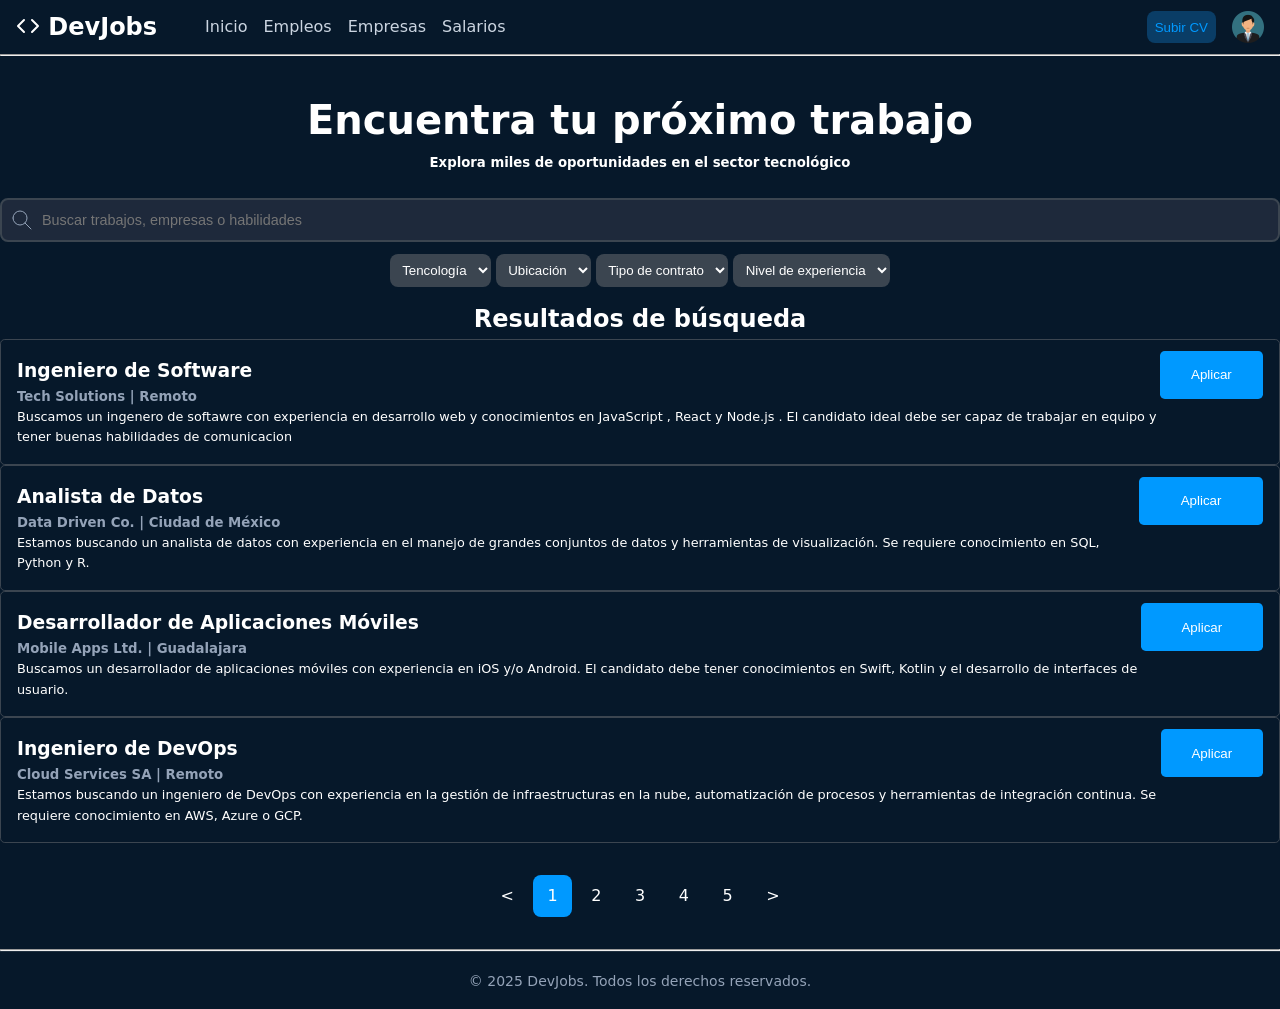
==== html/empleos.html @ 44ca72c7 "." ====
<!DOCTYPE html>
<html lang="en">
<head>
    <meta charset="UTF-8">
    <meta name="viewport" content="width=device-width, initial-scale=1.0">
    <title>Empleos</title>
    <link rel="stylesheet" href="/css/empleos.css">
</head>
<body>

    <header>

        <nav>

        <!-- Junto el nav con el h2 porque aparecen juntos  -->

        <h2>
            <svg fill="none" stroke="currentColor" stroke-linecap="round" stroke-linejoin="round" stroke-width="2"
            viewBox="0 0 24 24" xmlns="http://www.w3.org/2000/svg">
            <polyline points="16 18 22 12 16 6"></polyline>
            <polyline points="8 6 2 12 8 18"></polyline>
            </svg>
            DevJobs
        </h2>
        <div>
            <a href="/html/index.html">Inicio</a>
            <a href="/html/empleos.html">Empleos</a>
            <a href="">Empresas</a>
            <a href="">Salarios</a>
        </div>
        </nav>

        <!-- Separo el nav del div porque en el header aparecen separado  -->

        <div>
            <button>Subir CV</button>
            <img src="/utiles/usuario.png" alt="">
        </div>

    </header>

    <hr>

    <main>
        <div class="titulo">
            <h2>Encuentra tu próximo trabajo</h2>
            <h5>Explora miles de oportunidades en el sector tecnológico</h5>
        </div>  

        <section class="buscador">
        <form role="searchbox">
            <div>
                <svg xmlns="http://www.w3.org/2000/svg" width="24" height="24" viewBox="0 0 24 24" fill="none" stroke="currentColor" stroke-width="1" stroke-linecap="round" stroke-linejoin="round" class="icon icon-tabler icons-tabler-outline icon-tabler-search">
                    <path stroke="none" d="M0 0h24v24H0z" fill="none" />
                    <path d="M3 10a7 7 0 1 0 14 0a7 7 0 1 0 -14 0" />
                    <path d="M21 21l-6 -6" />
                </svg>

                <input type="text" placeholder="Buscar trabajos, empresas o habilidades">
            </div>
        </form>

        <div class="selects">
            <label>
                <select name="Tecnology" id="">
                    <!-- El primero como es el nombre de las opciones no le ponemos nada en value  -->
                    <option value="">Tencología</option>
                    <option value="react">React</option>
                    <option value="nodejs">Node.js</option>
                </select>
            </label>

            <label>
                <select name="location" id="location">
                    <option value="">Ubicación</option>
                    <option value="react">React</option>
                    <option value="nodejs">Node.js</option>
                </select>
            </label>

            <label>
                <select name="contract-type" id="contract-type">
                    <option value="">Tipo de contrato</option>
                    <option value="practicas">Practicas</option>
                    <option value="largo">Largo</option>
                </select>
            </label>

            <label>
                <select name="experience-level" id="experience-level">
                    <option value="">Nivel de experiencia</option>
                    <option value="junior">Junior</option>
                    <option value="senior">Senior.js</option>
                </select>
            </label>

        </div>
        </section>

        <h2 class="resultado">Resultados de búsqueda</h2>

        <section class="tarjetas">

            <article>
                <div>
                    <h3>Ingeniero de Software</h3>
                    <h5>Tech Solutions | Remoto</h5>
                    <p>Buscamos un ingenero de softawre con experiencia en desarrollo web y conocimientos en JavaScript , React y Node.js . El candidato ideal debe ser capaz de trabajar en equipo y tener buenas habilidades de comunicacion </p>
                </div>
                <button type="submit">Aplicar</button>
            </article>

             <article>
                <div>
                    <h3>Analista de Datos</h3>
                    <h5>Data Driven Co. | Ciudad de México</h5>
                    <p>Estamos buscando un analista de datos con experiencia en el manejo de grandes conjuntos de datos y herramientas de visualización. Se requiere conocimiento en SQL, Python y R.</p>
                </div>
                <button type="submit">Aplicar</button>
            </article>

            <article>
                <div>
                    <h3>Desarrollador de Aplicaciones Móviles</h3>
                    <h5>Mobile Apps Ltd. | Guadalajara</h5>
                    <p>Buscamos un desarrollador de aplicaciones móviles con experiencia en iOS y/o Android. El candidato debe tener conocimientos en Swift, Kotlin y el desarrollo de interfaces de usuario.</p>
                </div>
                <button type="submit">Aplicar</button>
            </article>

            <article>
                <div>
                    <h3>Ingeniero de DevOps</h3>
                    <h5>Cloud Services SA | Remoto</h5>
                    <p>Estamos buscando un ingeniero de DevOps con experiencia en la gestión de infraestructuras en la nube, automatización de procesos y herramientas de integración continua. Se requiere conocimiento en AWS, Azure o GCP.</p>
                </div>
                <button type="submit">Aplicar</button>
            </article>

        </section>

        <section class="nav">
            <nav>
                <ul>
                    <li><a href=""><</a></li>
                    <li class="is-active"><a href="">1</a></li>
                    <li><a href="">2</a></li>
                    <li><a href="">3</a></li>
                    <li><a href="">4</a></li>
                    <li><a href="">5</a></li>
                    <li><a href="">></a></li>
                </ul>
            </nav>
        </section>


        <hr class="hr">
        <footer>
            <small>&copy; 2025 DevJobs. Todos los derechos reservados.</small>
        </footer>



    </main>
    
</body>
</html>
---- css/empleos.css ----
* {
    /*Esto es para hacer el reset*/
  margin: 0;
  padding: 0;
  /*El border box es para que el borde no sume . Es decir si la caja tiene 10px y quieres que con 
  el borde ocupe 10px pues le pones border box porque si tu a esos 10px le pones un borde de 
  5px entonces la caja y el borde serian 15px , sin embargo tu querias que solo fueran 10px todo*/
  box-sizing: border-box;
}

/*En root creo variables para todo el css*/
:root{
    --primary: #3b4550;
    --primary-dark: #0a3d66;
    --primary-hover: #0d5ba8;
    --primary-light: #09f;
    --background: #06182a;
    --text-primary: #ffffff;
    --text-secondary: #cbd5e1;
    --text-muted: #94a3b8;
    /*Para poner opacidad se hace con el rgba y le pones al final el 0.1 o lo que sea
    , ese 0.1 es 10% de opacidad*/
    --border: rgba(255, 255, 255, 0.1); 
    --card-bg: #1e293b;
    /*30% de opacidad*/
    --shadow: rgba(0, 0, 0, 0.3);
    --input-bg: #1e293b;
    --hsla-example: hsla(210, 100%, 56%, 1);
}

body{

    /*Con esto digo que todo el body tiene estos parametros por defecto aunque yo luego puedo 
    cambiarlo fuera del body*/

    /*Recomendable poner la del sistema */
    font-family: system-ui;
    background-color: var(--background); /*Con var(--background) digo que el color es la 
    variable que hemos definido arriba*/
    color: var(--text-primary); /*Color del texto*/
    /*Siempre usar este min-height para que la pagina siempre use toda la pantalla y no se quede
    zonas en blanco . 100vh es que use el 100% del viewport en el height*/
    min-height: 100vh;
    display: flex;
    flex-direction: column;
    /*El line-height es el espacio entre lineas . Con 1 estarian normal y cuanto mas le pongas
    mas separacion entre lineas habrá*/
    line-height: 1.6;

}

/*Con font-face lo que se hace es meter una fuente de internet*/
@font-face {
    /*Con esto digo , creo una funete nueva que se llama Inter Variable cuyo font-style sea normal
    etc y luego con el src pongo el enlace a donde copio esa fuente de internet*/
    font-family: 'Inter Variable'; /*Este nombre se lo pongo yo*/
    font-style: normal;
    font-display: swap;
    font-weight: 100 900;
    src: url(https://cdn.jsdelivr.net/fontsource/fonts/inter:vf@latest/latin-wght-normal.woff2) format('woff2-variations');
    unicode-range: U+0000-00FF,U+0131,U+0152-0153,U+02BB-02BC,U+02C6,U+02DA,U+02DC,U+0304,U+0308,U+0329,U+2000-206F,U+20AC,U+2122,U+2191,U+2193,U+2212,U+2215,U+FEFF,U+FFFD;
}

header{
    background-color: var(--background);
    display: flex;
    /*Primer valor arriba y abajo y segundo valor derecha e izquierda*/
    padding: .5rem 1rem;
    justify-content: space-between;
    /*En el horizontal los alineo en el centro*/
    align-items: center;
    gap: 2rem;

    svg{
        width: 1.5rem;
        height: 1.5rem;
        /*Pongo el top para bajar un poco el svg , y necesito poner el realtive porque si no no funciona*/
        position: relative;
        top: 0.2rem;
    }

}

/*No pongo el nav dentro del header porque hay otro nav en otro lado y asi hago que se aplique
a los dos y no solo al del header*/
nav{
    display: flex;
    align-items: center;
    gap: 1rem;
    
    /*Los a de dentro del nav*/
    a{
        text-decoration: none;
        /*Si no pongo el color dentro del a no funciona*/
        color: var(--text-secondary);
        /*El font-weight es para hacer mas grande la letra*/
        font-weight: 500;
        /*El transition lo que hace esque por ejemplo a la propiedad color le pones 0,2segundos para 
        que el cambio entre el normal y hover sea de 0,2segundos para suavizarlo un poco y que no sea
        tan directo*/
        transition: color 0.2s;
      
        /*El focus en teoria es cuando escribes en un input , aqui no se ve y no tiene mucho sentido*/
        &:hover, &:focus {
            color: var(--primary);
            /*El outline es para quitar una linea exterior que es parecido al border . Se hace esto 
            porque al hacer focus se suele activar el outline */
            outline: none;
    }
    }
}

nav div{
    margin-left: 2rem;
}

header div{
    display: flex;
    /*Para dar espacio entre los dos div*/
    gap: 1rem;

}

header div button{
    border: none;
    border-radius: 0.5rem;
    padding: 0.5rem;
    background-color: var(--primary-dark);
    color: var(--primary-light);
    cursor: pointer;

    &:hover,&:focus{
        background-color: var(--primary-hover);
    }
}


header img{
    width: 2rem;
    height: 2rem;
}

.titulo{
    text-align: center;
    position: relative;
    margin-top: 2rem;
}
.titulo h2{
    font-size: 2.5rem;
}


form{
    max-width: 80rem;
    width: 100%;
    /*El margin 0 auto es para que se centre aunque sea flex*/
    margin: 0 auto;
}

form div{
    gap: 0.5rem;
    display: flex;
    text-align: center;
    margin-top: 1.5rem;
    justify-content: center;
    border: 0.15rem solid var(--primary);
    border-radius: 0.5rem;
    padding: 0.5rem;
    background-color: var(--input-bg);

    input{
        flex: 1;
        background-color: transparent;
        outline: none;
        border: none;
        font-size: 0.9rem;
        color: var(--text-muted);
    }

    svg{
        color: var(--text-muted);
    }
}

.resultado{
    margin-top: 0.8rem;
    text-align: center;
    
}

.selects{
    gap: 2rem;
    text-align: center;
}


label select{
    background-color: var(--primary);
    border: none;
    border-radius: 0.5rem;
    padding: 0.5rem;
    color: var(--text-primary);
    margin-top: 0.8rem;
    text-align: center;

    &:hover , &:focus{
        background-color: var(--text-muted);
        outline: none;
    }
}

.tarjetas{
    display: flex;
    flex-direction: column;
    justify-content: center;
    align-items: center;
    max-width: 80rem;
    width: 100%;
    /*El margin 0 auto es para que se centre aunque sea flex*/
    margin: 0 auto;
}

.tarjetas article{
    display: flex;
    /*Pongo aqui el witdh 100% para que asi todas ocupen los 80rem de max width*/
    width: 100%;
    border: 0.1rem solid var(--primary);
    border-radius: 0.3rem;
    padding: 1rem;
    flex-direction: row;
    /*Para que los botones esten a la derecha*/
    justify-content: space-between;

    div h5{
        color: var(--text-muted)
    };

    div p{
        font-size: 0.8rem;
    }
}

.tarjetas button{
    background-color: var(--primary-light);
    border: none;
    border-radius: 0.3rem;
    width: 8rem;
    height: 3rem;
    position: relative;
    top: -0.3rem;
    color: var(--text-primary);
    cursor: pointer;

    &:hover, &:focus{
        background-color: var(--primary-hover);
    }
}

.nav{
    margin-top: 2rem;
}

.nav ul{
    display: flex;
    list-style: none;
    justify-content: center;
    align-items: center;
    gap: 0.3rem;
    margin: 0 auto;
}

.nav ul li{

    cursor: pointer;
    padding: 0.5rem 0.9rem;
    border: none;
    border-radius: 0.5rem;

    &&:hover{
        background-color: var(--text-muted);
    }

     &.is-active{
        pointer-events: none;
        background-color: var(--primary-light);
    }

    a{
        color: var(--text-primary);

    }
}


.hr{
    margin-top: 2rem;
}


footer{
    text-align: center;
    color: var(--text-muted);
    border-top: 1px solid var(--border);
    padding: 16px;

    small {
    color: var(--text-muted);
    font-size: 0.875rem;
    }
}
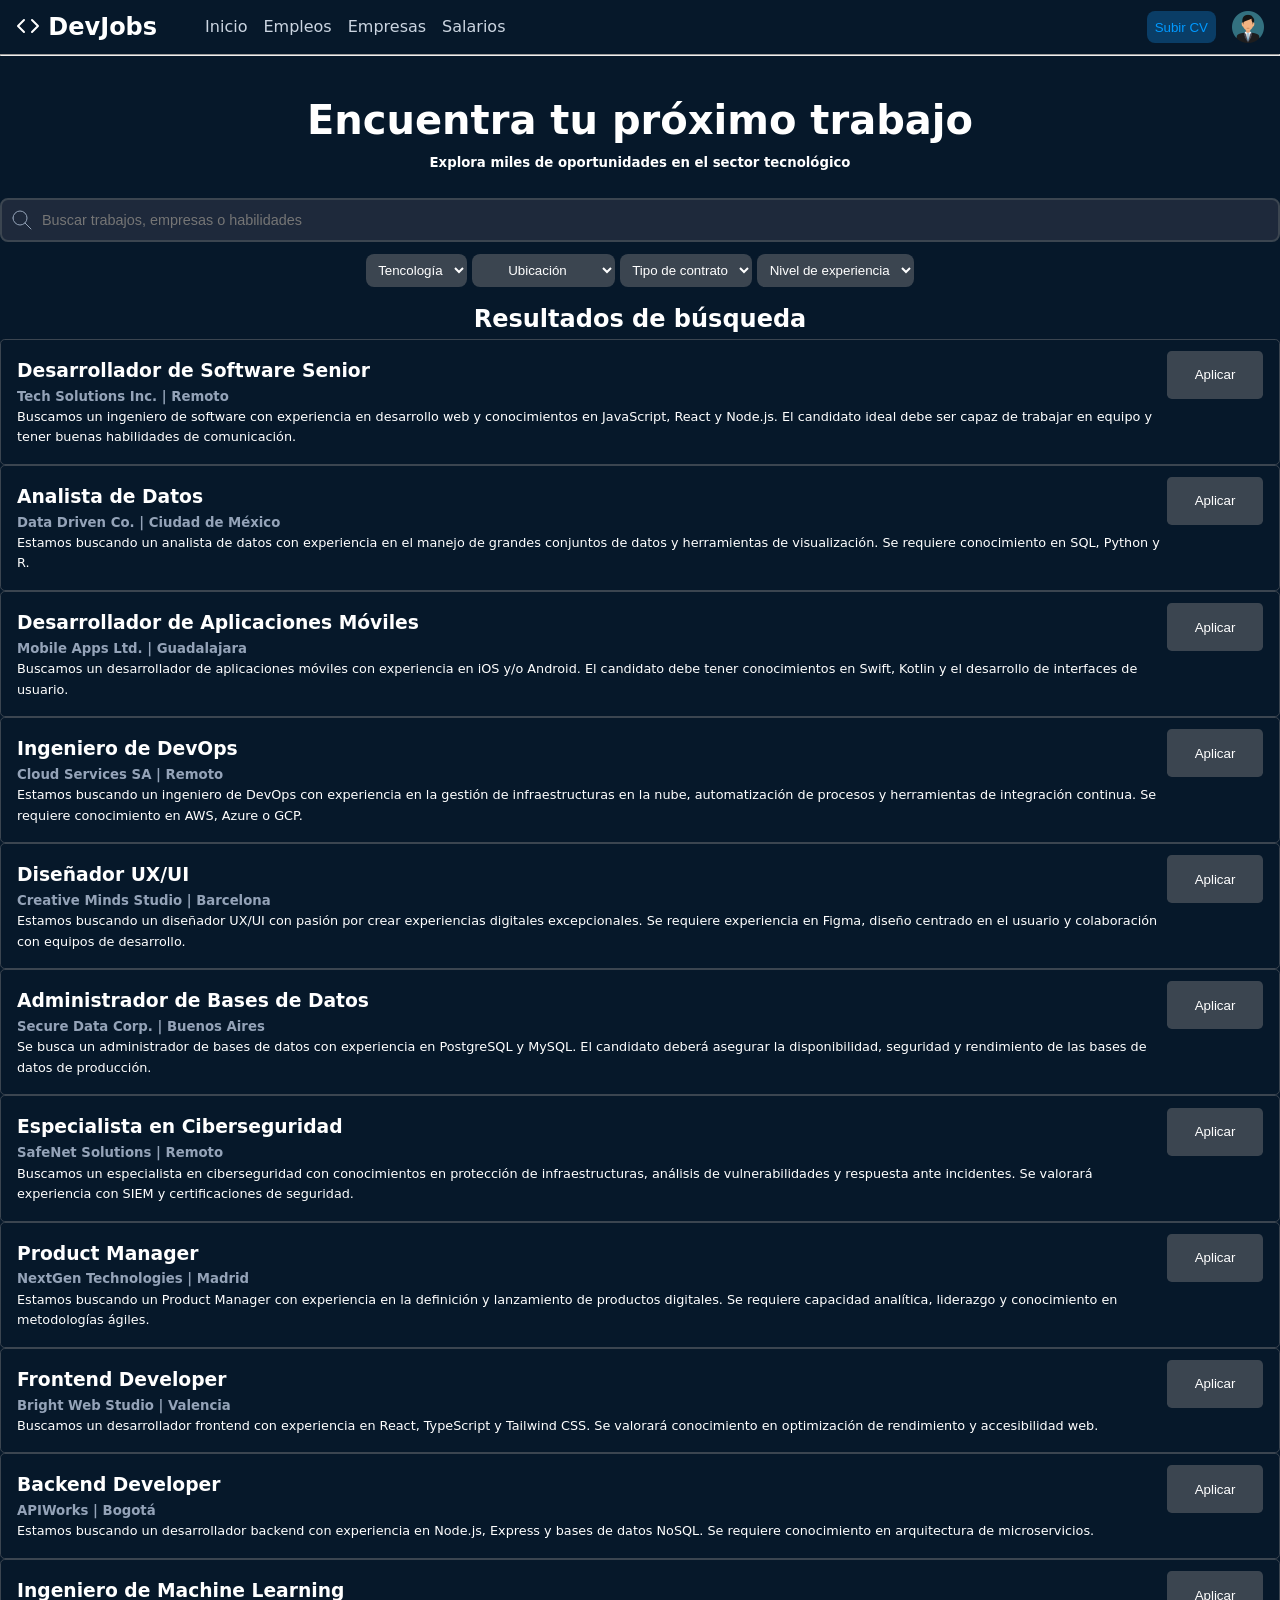
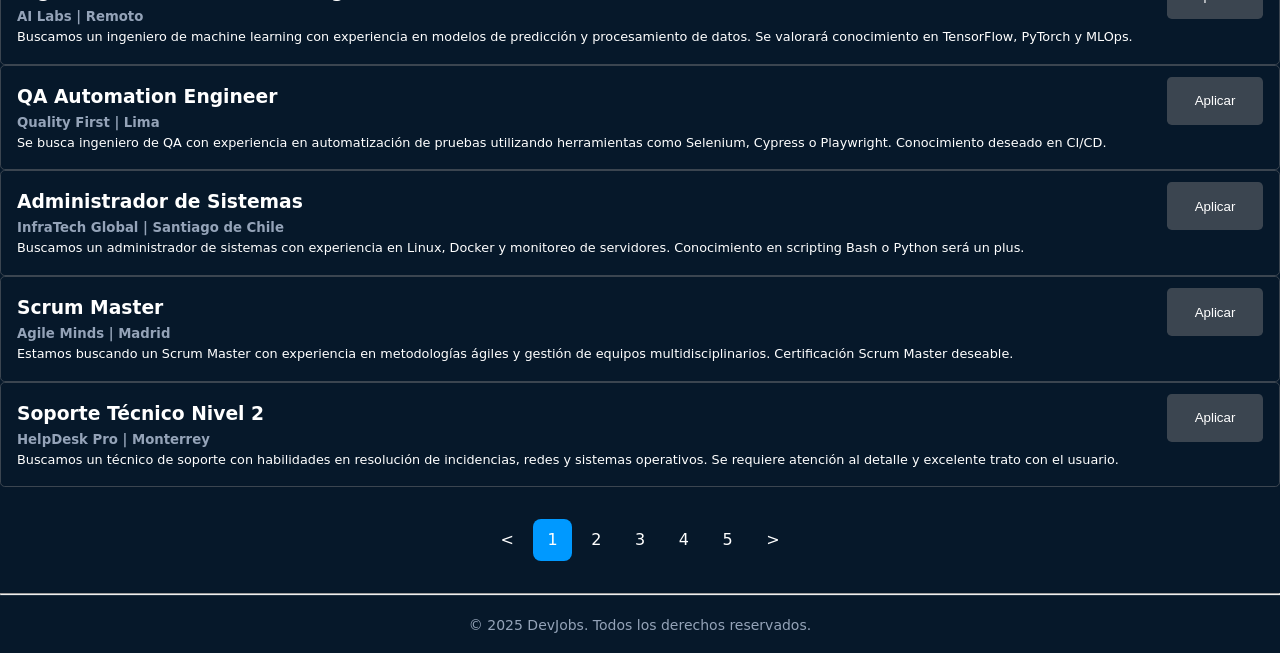
==== commit f7ac6c1e: "." ====
--- a/html/empleos.html
+++ b/html/empleos.html
@@ -5,6 +5,9 @@
     <meta name="viewport" content="width=device-width, initial-scale=1.0">
     <title>Empleos</title>
     <link rel="stylesheet" href="/css/empleos.css">
+
+    <script type="module" src="/javascript/script.js"></script>
+    
 </head>
 <body>
 
@@ -48,7 +51,7 @@
         </div>  
 
         <section class="buscador">
-        <form role="searchbox">
+        <form role="searchbox" id="form-submit">
             <div>
                 <svg xmlns="http://www.w3.org/2000/svg" width="24" height="24" viewBox="0 0 24 24" fill="none" stroke="currentColor" stroke-width="1" stroke-linecap="round" stroke-linejoin="round" class="icon icon-tabler icons-tabler-outline icon-tabler-search">
                     <path stroke="none" d="M0 0h24v24H0z" fill="none" />
@@ -56,7 +59,7 @@
                     <path d="M21 21l-6 -6" />
                 </svg>
 
-                <input type="text" placeholder="Buscar trabajos, empresas o habilidades">
+                <input type="text" id="input-id" placeholder="Buscar trabajos, empresas o habilidades">
             </div>
         </form>
 
@@ -73,8 +76,10 @@
             <label>
                 <select name="location" id="location">
                     <option value="">Ubicación</option>
-                    <option value="react">React</option>
-                    <option value="nodejs">Node.js</option>
+                    <option value="ciudad de méxico">Ciudad de México</option>
+                    <option value="guadalajara">Guadalajara</option>
+                    <option value="remoto">Remoto</option>
+                    <option value="monterrey">Moneterrey</option>
                 </select>
             </label>
 
@@ -99,45 +104,10 @@
 
         <h2 class="resultado">Resultados de búsqueda</h2>
 
-        <section class="tarjetas">
+        <!-- Aqui van los datos  -->
+        <div class="tarjetas">
 
-            <article>
-                <div>
-                    <h3>Ingeniero de Software</h3>
-                    <h5>Tech Solutions | Remoto</h5>
-                    <p>Buscamos un ingenero de softawre con experiencia en desarrollo web y conocimientos en JavaScript , React y Node.js . El candidato ideal debe ser capaz de trabajar en equipo y tener buenas habilidades de comunicacion </p>
-                </div>
-                <button type="submit">Aplicar</button>
-            </article>
-
-             <article>
-                <div>
-                    <h3>Analista de Datos</h3>
-                    <h5>Data Driven Co. | Ciudad de México</h5>
-                    <p>Estamos buscando un analista de datos con experiencia en el manejo de grandes conjuntos de datos y herramientas de visualización. Se requiere conocimiento en SQL, Python y R.</p>
-                </div>
-                <button type="submit">Aplicar</button>
-            </article>
-
-            <article>
-                <div>
-                    <h3>Desarrollador de Aplicaciones Móviles</h3>
-                    <h5>Mobile Apps Ltd. | Guadalajara</h5>
-                    <p>Buscamos un desarrollador de aplicaciones móviles con experiencia en iOS y/o Android. El candidato debe tener conocimientos en Swift, Kotlin y el desarrollo de interfaces de usuario.</p>
-                </div>
-                <button type="submit">Aplicar</button>
-            </article>
-
-            <article>
-                <div>
-                    <h3>Ingeniero de DevOps</h3>
-                    <h5>Cloud Services SA | Remoto</h5>
-                    <p>Estamos buscando un ingeniero de DevOps con experiencia en la gestión de infraestructuras en la nube, automatización de procesos y herramientas de integración continua. Se requiere conocimiento en AWS, Azure o GCP.</p>
-                </div>
-                <button type="submit">Aplicar</button>
-            </article>
-
-        </section>
+        </div>
 
         <section class="nav">
             <nav>
@@ -162,6 +132,8 @@
 
 
     </main>
+
+
     
 </body>
 </html>
--- a/css/empleos.css
+++ b/css/empleos.css
@@ -241,18 +241,28 @@
 }
 
 .tarjetas button{
-    background-color: var(--primary-light);
+    background-color: var(--primary);
     border: none;
     border-radius: 0.3rem;
-    width: 8rem;
+    max-width: 6rem;
+    width: 100%;
     height: 3rem;
     position: relative;
     top: -0.3rem;
     color: var(--text-primary);
     cursor: pointer;
+    transition: all 0.2s;
 
     &:hover, &:focus{
         background-color: var(--primary-hover);
+        outline: 2px solid var(--text-primary);
+        outline-offset: 2px;
+    }
+
+    &.is-applied{
+        background-color: #4caf50;
+        pointer-events: none;
+        opacity: 0.6;
     }
 }
 
@@ -315,3 +325,4 @@
 
 
 
+
